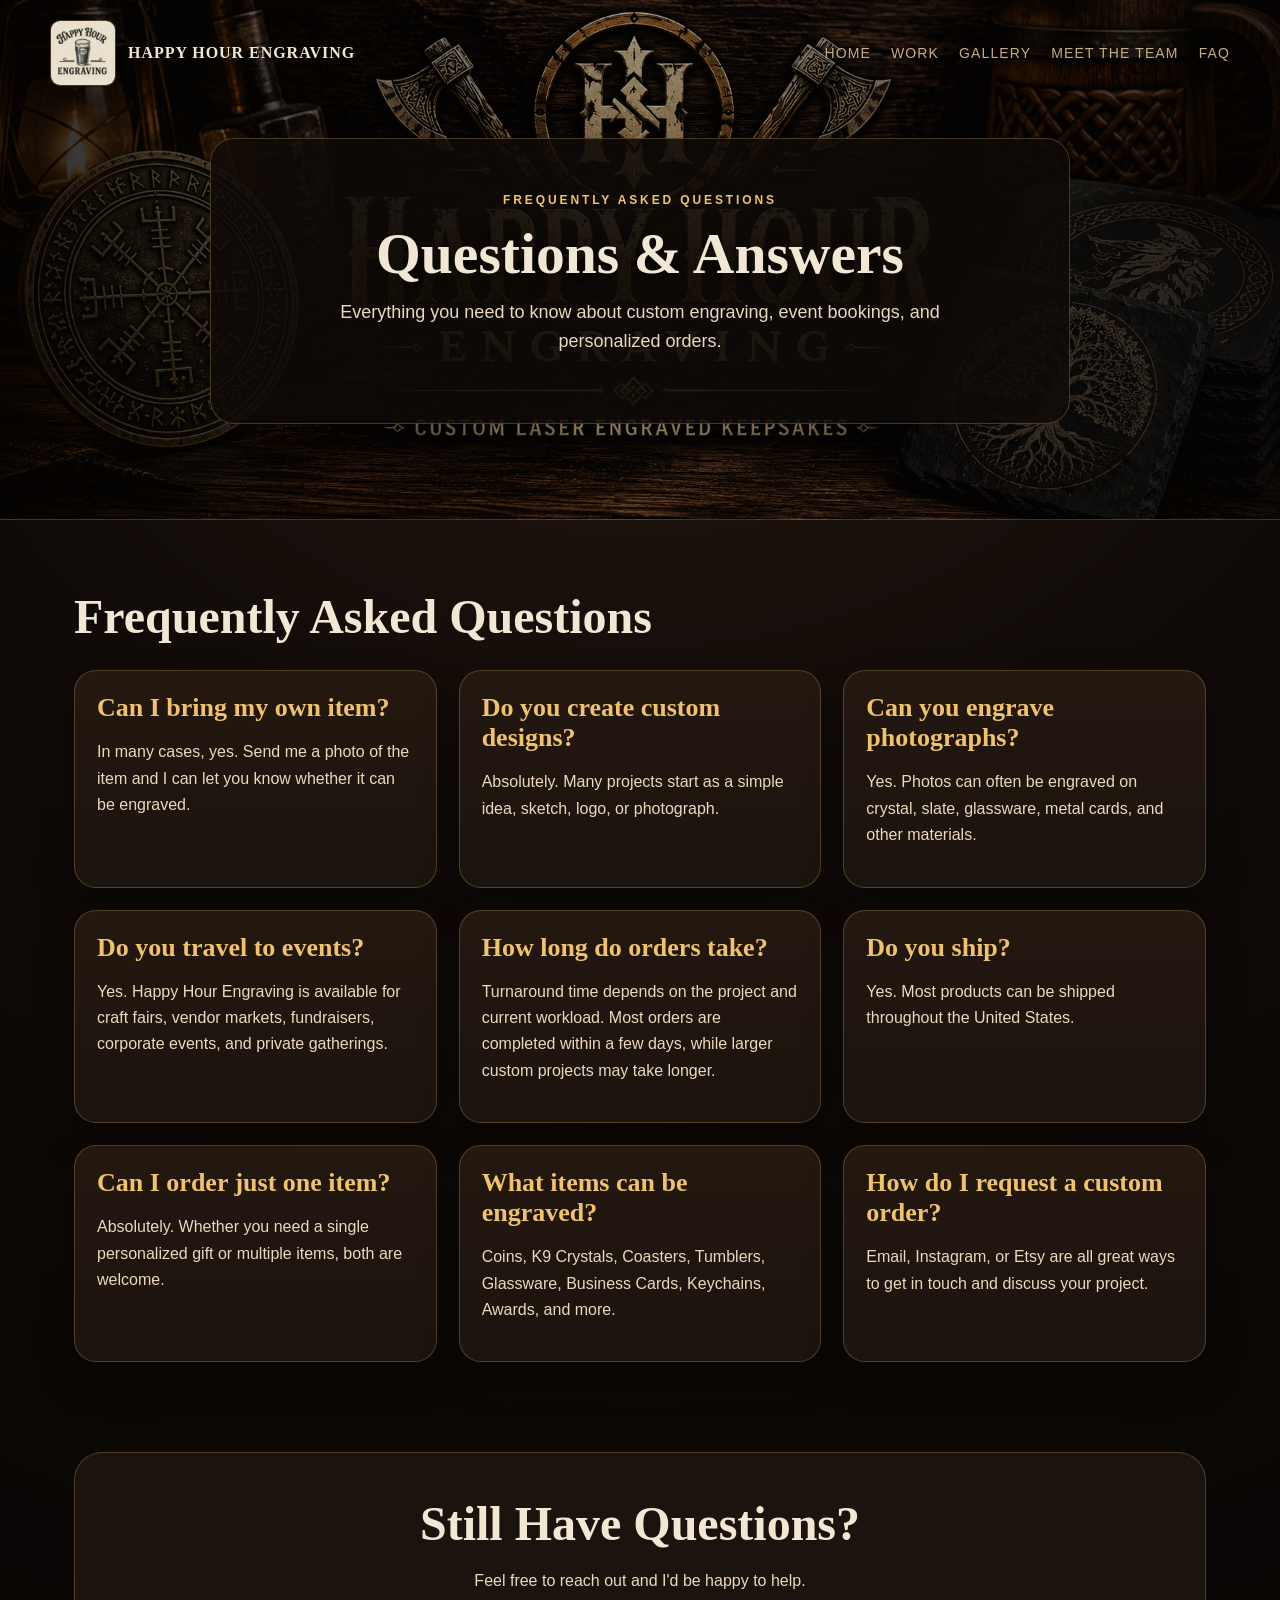
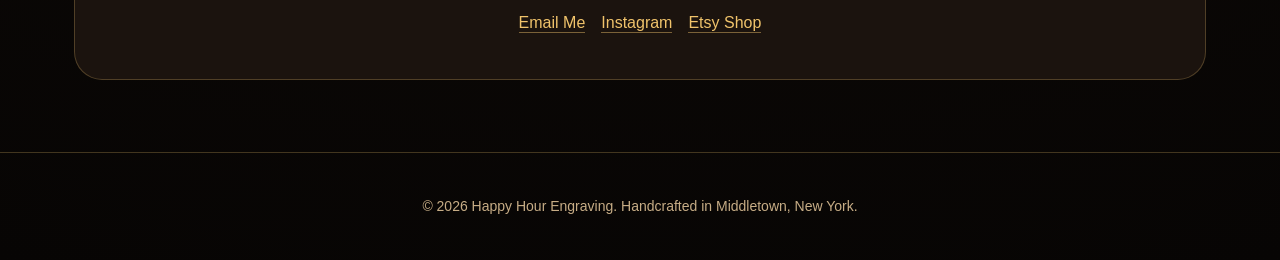
==== faq.html @ 83b91421 "Create faq.html" ====
<!DOCTYPE html>
<html lang="en">
<head>
  <meta charset="UTF-8">
  <meta name="viewport" content="width=device-width, initial-scale=1.0">

  <title>FAQ | Happy Hour Engraving</title>

  <link rel="stylesheet" href="styles.css">
  <link rel="icon" href="favicon.png">
</head>

<body>

<header class="hero">
  <nav class="nav">
    <div class="brand">
      <img src="logo.webp" alt="Happy Hour Engraving logo">
      <span>Happy Hour Engraving</span>
    </div>

    <button class="menu-toggle" onclick="document.body.classList.toggle('menu-open')">
      ☰
    </button>

    <div class="nav-links">
      <a href="index.html">Home</a>
      <a href="work.html">Work</a>
      <a href="gallery.html">Gallery</a>
      <a href="team.html">Meet the Team</a>
      <a href="faq.html">FAQ</a>
    </div>
  </nav>

  <div class="hero-content">
    <p class="eyebrow">Frequently Asked Questions</p>
    <h1>Questions & Answers</h1>

    <p class="hero-text">
      Everything you need to know about custom engraving,
      event bookings, and personalized orders.
    </p>
  </div>
</header>

<main>

<section class="grid-section">

<div class="section-heading">
  <h2>Frequently Asked Questions</h2>
</div>

<div class="cards">

<article class="card">
<div>
<h3>Can I bring my own item?</h3>
<p>
In many cases, yes. Send me a photo of the item and I can let you know whether it can be engraved.
</p>
</div>
</article>

<article class="card">
<div>
<h3>Do you create custom designs?</h3>
<p>
Absolutely. Many projects start as a simple idea, sketch, logo, or photograph.
</p>
</div>
</article>

<article class="card">
<div>
<h3>Can you engrave photographs?</h3>
<p>
Yes. Photos can often be engraved on crystal, slate, glassware, metal cards, and other materials.
</p>
</div>
</article>

<article class="card">
<div>
<h3>Do you travel to events?</h3>
<p>
Yes. Happy Hour Engraving is available for craft fairs, vendor markets, fundraisers, corporate events, and private gatherings.
</p>
</div>
</article>

<article class="card">
<div>
<h3>How long do orders take?</h3>
<p>
Turnaround time depends on the project and current workload. Most orders are completed within a few days, while larger custom projects may take longer.
</p>
</div>
</article>

<article class="card">
<div>
<h3>Do you ship?</h3>
<p>
Yes. Most products can be shipped throughout the United States.
</p>
</div>
</article>

<article class="card">
<div>
<h3>Can I order just one item?</h3>
<p>
Absolutely. Whether you need a single personalized gift or multiple items, both are welcome.
</p>
</div>
</article>

<article class="card">
<div>
<h3>What items can be engraved?</h3>
<p>
Coins, K9 Crystals, Coasters, Tumblers, Glassware, Business Cards, Keychains, Awards, and more.
</p>
</div>
</article>

<article class="card">
<div>
<h3>How do I request a custom order?</h3>
<p>
Email, Instagram, or Etsy are all great ways to get in touch and discuss your project.
</p>
</div>
</article>

</div>

</section>

<section class="contact">
  <h2>Still Have Questions?</h2>

  <p>
    Feel free to reach out and I'd be happy to help.
  </p>

  <div class="contact-links">
    <a href="mailto:tom@happyhourengraving.com">Email Me</a>
    <a href="https://www.instagram.com/happy_hour_engraving/" target="_blank">Instagram</a>
    <a href="https://www.etsy.com/shop/HappyHourEngraving" target="_blank">Etsy Shop</a>
  </div>
</section>

</main>

<footer>
  <p>© 2026 Happy Hour Engraving. Handcrafted in Middletown, New York.</p>
</footer>

</body>
</html>
---- styles.css ----
:root {
  --bg: #100b08;
  --panel: #1b130e;
  --panel-2: #241810;
  --text: #f2e7d2;
  --muted: #c7ad86;
  --gold: #c99a47;
  --gold-2: #f0c36b;
  --line: rgba(240, 195, 107, 0.25);
}

* { box-sizing: border-box; }

body {
  margin: 0;
  font-family: Georgia, 'Times New Roman', serif;
  color: var(--text);
  background: radial-gradient(circle at top, #2b1b11 0%, var(--bg) 42%, #070504 100%);
}

a { color: inherit; }

.hero {
  min-height: 520px;
  padding: 20px 24px 56px;
  background: linear-gradient(90deg, rgba(5,3,2,.85), rgba(5,3,2,.35), rgba(5,3,2,.82)), url('banner.png') center/cover no-repeat;
  border-bottom: 1px solid var(--line);
}

.nav {
  max-width: 1180px;
  margin: 0 auto;
  display: flex;
  align-items: center;
  justify-content: space-between;
  gap: 24px;
}

.brand {
  display: flex;
  align-items: center;
  gap: 12px;
  font-weight: bold;
  letter-spacing: .06em;
  text-transform: uppercase;
}

.brand img {
  width: 66px;
  height: 66px;
  border-radius: 10px;
  border: 1px solid var(--line);
}

.nav-links {
  display: flex;
  gap: 20px;
  font-family: Arial, sans-serif;
  font-size: 14px;
  letter-spacing: .08em;
  text-transform: uppercase;
  color: var(--muted);
}

.nav-links a { text-decoration: none; }

.hero-content {
  max-width: 860px;
  margin: 52px auto 0;
  text-align: center;
  background: rgba(16,11,8,.85);
  padding: 40px;
  border-radius: 24px;
  border: 1px solid var(--line);
}

.eyebrow {
  color: var(--gold-2);
  font-family: Arial, sans-serif;
  text-transform: uppercase;
  letter-spacing: .24em;
  font-size: 12px;
  font-weight: 700;
}

h1 {
  font-size: clamp(30px, 4.5vw, 58px);
  line-height: .95;
  margin: 16px 0;
  text-shadow: 0 4px 20px rgba(0,0,0,.75);
}

h2 {
  font-size: clamp(30px, 4vw, 48px);
  line-height: 1.05;
  margin: 0 0 18px;
}

h3 {
  font-size: 26px;
  margin: 0 0 8px;
  color: var(--gold-2);
}

p {
  font-family: Arial, sans-serif;
  line-height: 1.65;
  color: #ead9bc;
}

.hero-text {
  font-size: 18px;
  max-width: 680px;
  margin: 0 auto 26px;
}

.buttons {
  display: flex;
  justify-content: center;
  gap: 14px;
  flex-wrap: wrap;
}

.btn {
  display: inline-block;
  padding: 14px 22px;
  border-radius: 999px;
  text-decoration: none;
  font-family: Arial, sans-serif;
  font-weight: 800;
  text-transform: uppercase;
  letter-spacing: .08em;
  font-size: 13px;
}
.custom-buttons {
  display: flex;
  flex-direction: column;
  gap: 14px;
  align-items: center;
}

.primary {
  background: linear-gradient(135deg, var(--gold-2), var(--gold));
  color: #160e08;
  box-shadow: 0 10px 28px rgba(0,0,0,.35);
}

.secondary {
  display: inline-block;
  padding: 14px 22px;
  border-radius: 999px;
  border: 2px solid var(--gold);
  background: rgba(0,0,0,.46);
  color: var(--gold-2);
  text-decoration: none;
  font-family: Arial, sans-serif;
  font-weight: 800;
  text-transform: uppercase;
  letter-spacing: .08em;
  font-size: 13px;
}
.secondary:hover {
  background: var(--gold);
  color: #160e08;
}

main {
  max-width: 1180px;
  margin: 0 auto;
  padding: 72px 24px;
}

.intro {
  text-align: center;
  max-width: 860px;
  margin: 0 auto 90px;
}

.grid-section { margin-bottom: 90px; }

.section-heading { margin-bottom: 28px; }

.cards {
  display: grid;
  grid-template-columns: repeat(3, 1fr);
  gap: 22px;
}

.pet-cards {
  display: grid;
  grid-template-columns: repeat(2, minmax(320px, 380px));
  gap: 22px;
  justify-content: center;
}

.card {
  background: linear-gradient(180deg, var(--panel-2), var(--panel));
  border: 1px solid var(--line);
  border-radius: 22px;
  overflow: hidden;
  box-shadow: 0 18px 38px rgba(0,0,0,.32);
}

.card img {
  width: 100%;
  aspect-ratio: 1 / 1;
  object-fit: contain;
  background: #1b130e;
  display: block;
}
.view-all-container {
  display: flex;
  justify-content: center;
  margin-top: 30px;
}

.view-all-card {
  width: 100%;
  max-width: 900px;
}

.view-all-layout {
  display: grid;
  grid-template-columns: 60% 40%;
  align-items: center;
}

.view-all-content {
  padding: 30px;
}

.view-all-content p {
  margin-bottom: 20px;
}
.slideshow {
  position: relative;
  aspect-ratio: 1 / 1;
  background: #1b130e;
  overflow: hidden;
}

.slideshow img {
  position: absolute;
  inset: 0;
  width: 100%;
  height: 100%;
  object-fit: contain;
  opacity: 0;
  animation: fadeSlide 12s infinite;
}

.slideshow img:nth-child(1) { animation-delay: 0s; }
.slideshow img:nth-child(2) { animation-delay: 4s; }
.slideshow img:nth-child(3) { animation-delay: 8s; }

@keyframes fadeSlide {
  0% { opacity: 0; }
  8% { opacity: 1; }
  30% { opacity: 1; }
  38% { opacity: 0; }
  100% { opacity: 0; }
}
.about-photo {
  width: 320px;
  max-width: 100%;
  border-radius: 18px;
  border: 1px solid var(--line);
  box-shadow: 0 14px 30px rgba(0,0,0,.35);
}

.card div { padding: 22px; }
.events-section {
  display: grid;
  grid-template-columns: 1fr 1fr;
  gap: 34px;
  align-items: center;
  margin-bottom: 90px;
  padding: 42px;
  border: 1px solid var(--line);
  border-radius: 28px;
  background: linear-gradient(135deg, rgba(201,154,71,.12), rgba(36,24,16,.96));
}

.event-photos {
  display: flex;
}

.event-photos img {
  width: 100%;
  aspect-ratio: 5 / 4;
  object-fit: cover;
  border-radius: 18px;
  border: 1px solid var(--line);
  box-shadow: 0 14px 30px rgba(0,0,0,.35);
}

.event-copy p {
  max-width: 620px;
}

.event-copy .btn {
  margin-top: 12px;
}

.custom {
  display: flex;
  align-items: center;
  justify-content: space-between;
  gap: 32px;
  padding: 42px;
  border: 1px solid var(--line);
  border-radius: 28px;
  background: linear-gradient(135deg, rgba(201,154,71,.16), rgba(36,24,16,.96));
  margin-bottom: 80px;
}

.custom p { max-width: 720px; }

.coming-soon {
  text-align: center;
  margin-bottom: 80px;
}

.soon-list {
  display: flex;
  flex-wrap: wrap;
  justify-content: center;
  gap: 12px;
}

.soon-list span {
  border: 1px solid var(--line);
  border-radius: 999px;
  padding: 11px 16px;
  color: var(--muted);
  font-family: Arial, sans-serif;
  background: rgba(255,255,255,.04);
}

.contact {
  text-align: center;
  background: var(--panel);
  border: 1px solid var(--line);
  border-radius: 28px;
  padding: 46px 24px;
}

.contact-links {
  display: flex;
  flex-wrap: wrap;
  justify-content: center;
  gap: 16px;
  margin-top: 20px;
  font-family: Arial, sans-serif;
}

.contact-links a {
  color: var(--gold-2);
  text-decoration: none;
  border-bottom: 1px solid rgba(240,195,107,.45);
}

footer {
  text-align: center;
  padding: 28px 20px;
  border-top: 1px solid var(--line);
  color: var(--muted);
}

footer p {
  color: var(--muted);
  font-size: 14px;
}
.menu-toggle {
  display: none;
  background: rgba(0,0,0,.45);
  border: 1px solid var(--line);
  color: var(--gold-2);
  font-size: 26px;
  border-radius: 10px;
  padding: 8px 12px;
  cursor: pointer;
}

@media (max-width: 850px) {
  .hero {
    min-height: 560px;
    padding: 18px 20px 46px;
  }

  .events-section {
    grid-template-columns: 1fr;
    padding: 28px 20px;
  }

  .event-photos img {
    height: 220px;
  }

  .nav { align-items: flex-start; }

  .menu-toggle {
  display: block;
}

.nav {
  position: relative;
}

.nav-links {
  display: none;
  position: absolute;
  top: 74px;
  right: 0;
  flex-direction: column;
  gap: 12px;
  background: rgba(16,11,8,.96);
  border: 1px solid var(--line);
  border-radius: 18px;
  padding: 18px;
  min-width: 220px;
  box-shadow: 0 16px 32px rgba(0,0,0,.45);
  z-index: 20;
}

.menu-open .nav-links {
  display: flex;
}

  .brand img {
    width: 58px;
    height: 58px;
  }

  .hero-content { margin-top: 84px; }

  .cards { grid-template-columns: 1fr; }
  @media (max-width: 1050px) {

  .cards {
    grid-template-columns: 1fr;
  }

  .pet-cards {
    grid-template-columns: 1fr;
  }
    .view-all-layout {
  grid-template-columns: 1fr;
}

}

  .custom {
    flex-direction: column;
    align-items: flex-start;
  }
}
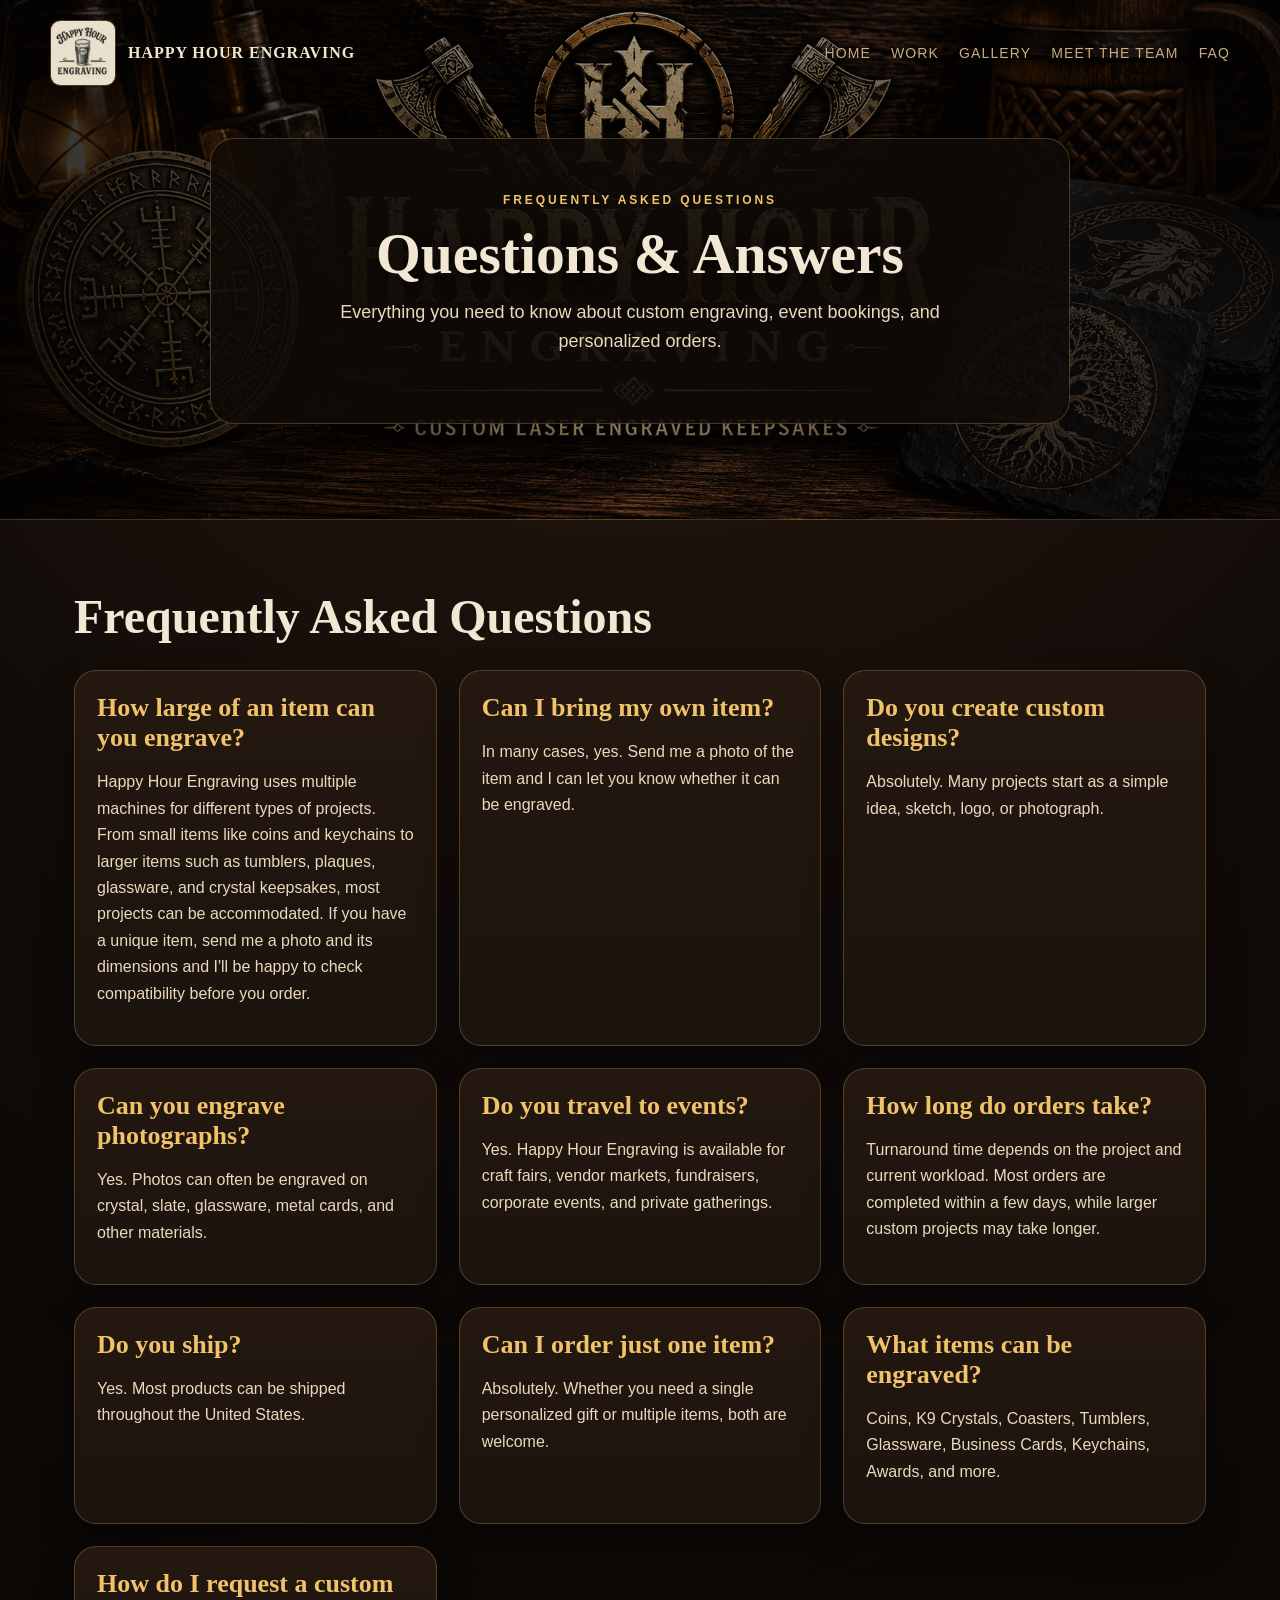
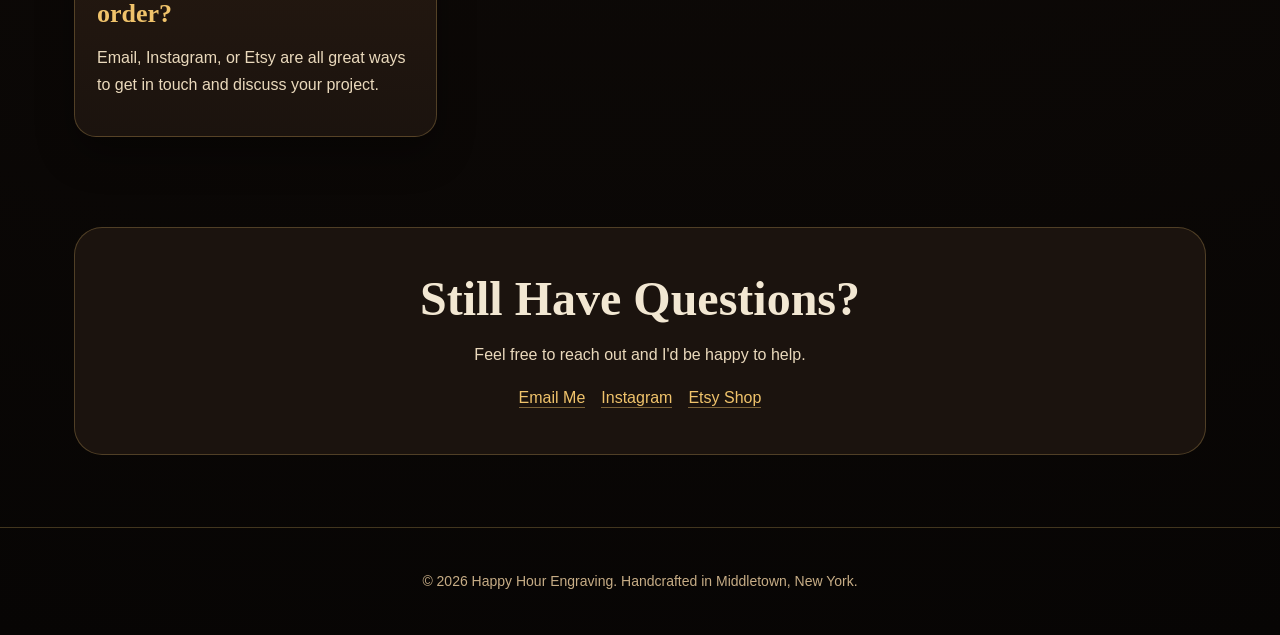
==== commit d844eea7: "Update faq.html added faq question" ====
--- a/faq.html
+++ b/faq.html
@@ -53,6 +53,19 @@
 
 <div class="cards">
 
+  <article class="card">
+<div>
+<h3>How large of an item can you engrave?</h3>
+
+<p>
+Happy Hour Engraving uses multiple machines for different types of projects.
+From small items like coins and keychains to larger items such as tumblers, plaques, glassware, and crystal keepsakes, most projects can be accommodated.
+
+If you have a unique item, send me a photo and its dimensions and I'll be happy to check compatibility before you order.
+</p>
+
+</div>
+</article>
 <article class="card">
 <div>
 <h3>Can I bring my own item?</h3>
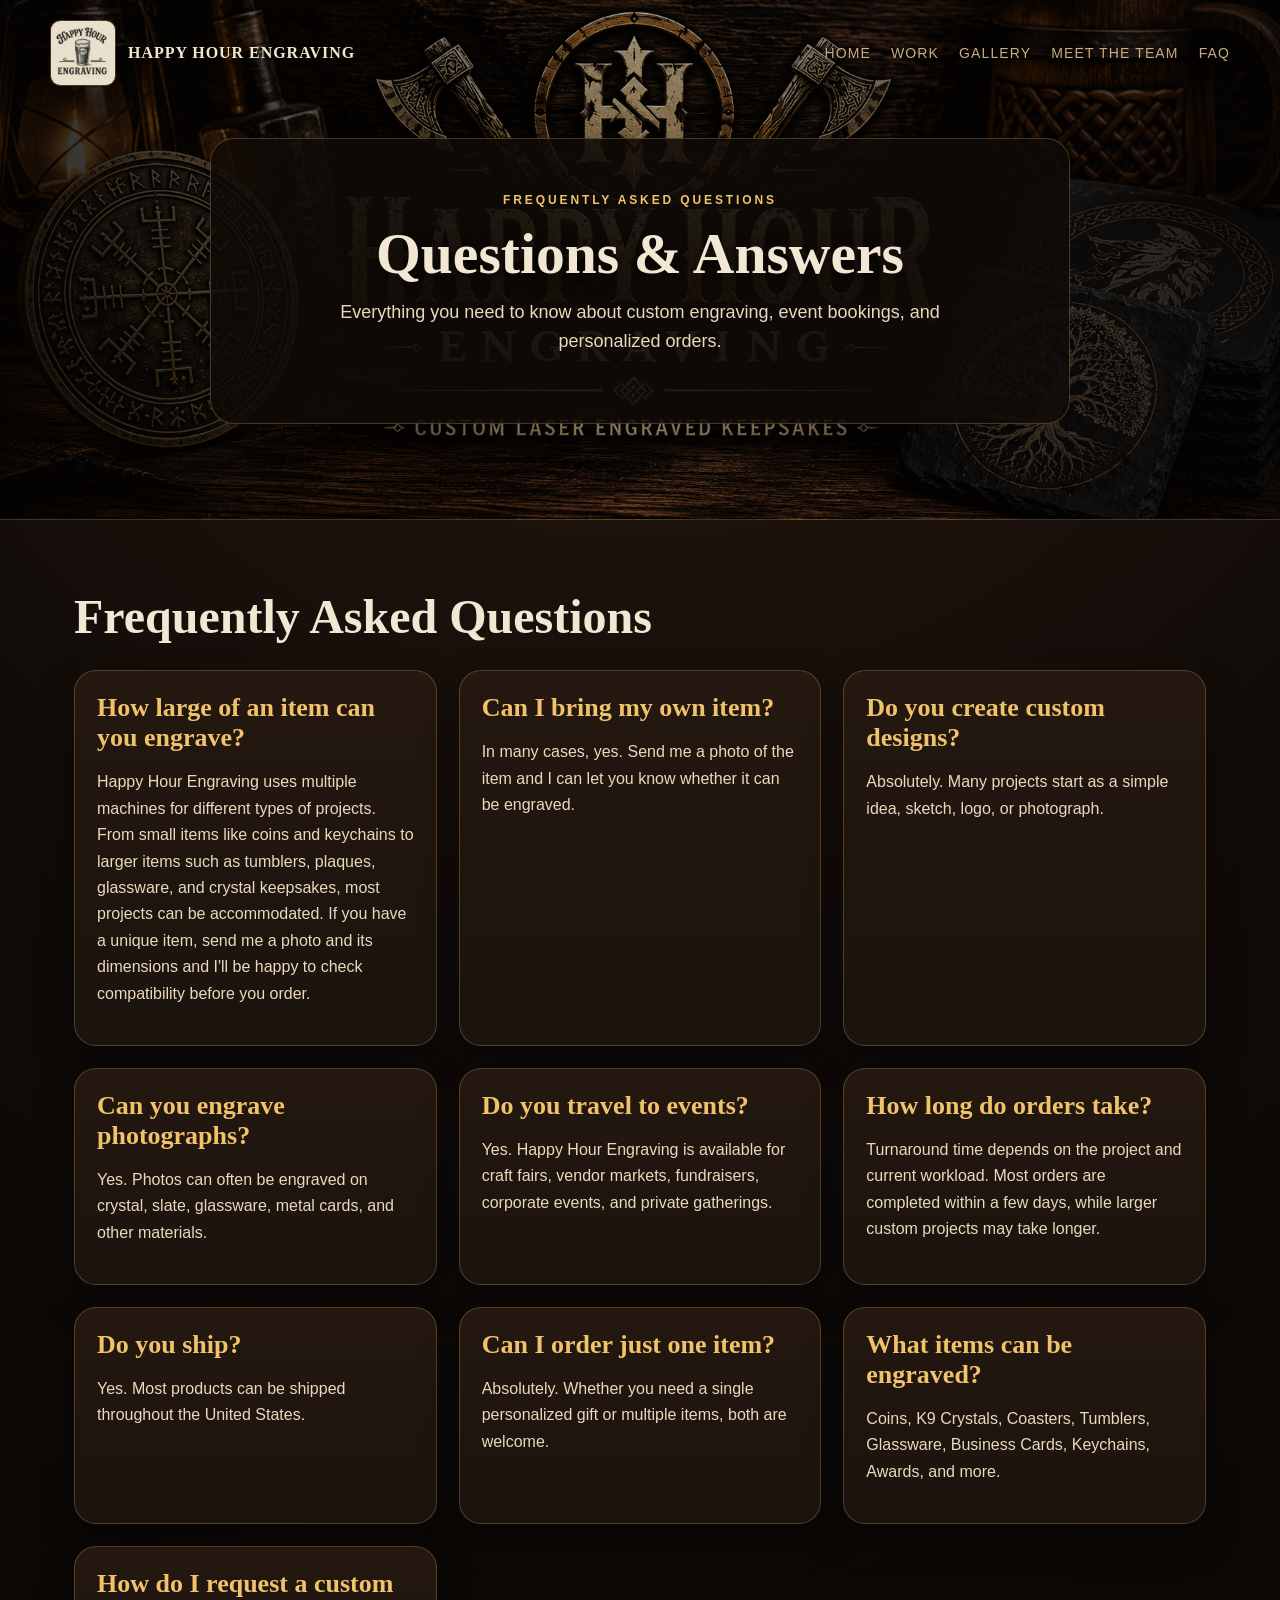
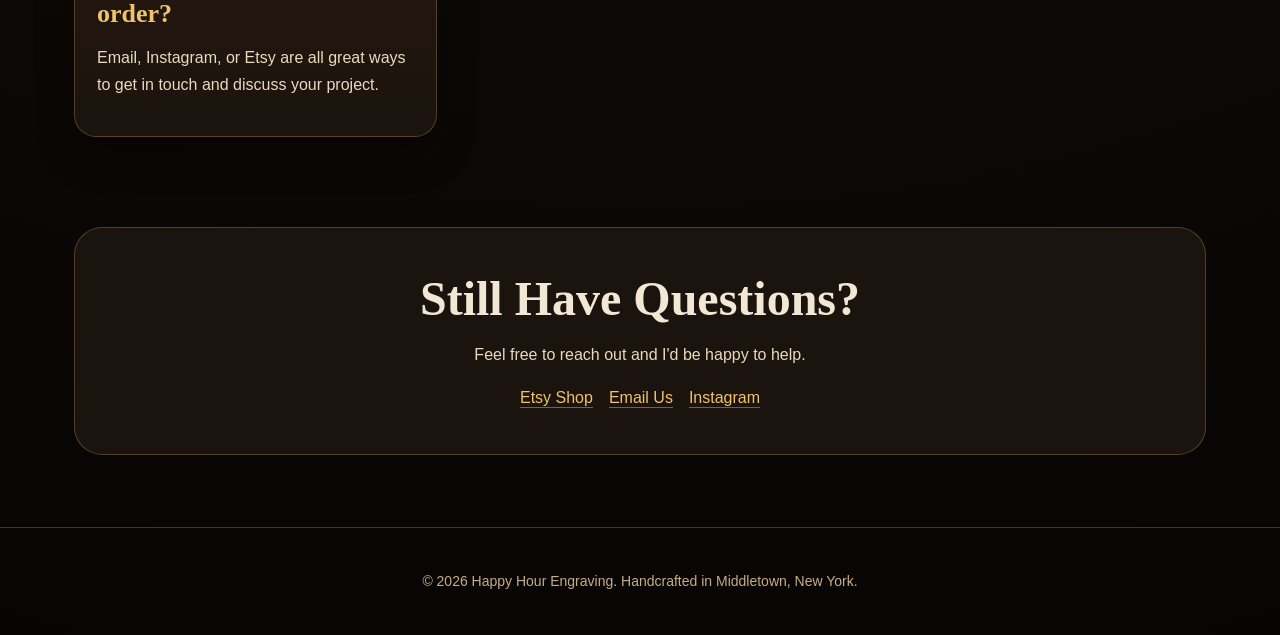
==== commit cf03973a: "Update faq.html fixed footer" ====
--- a/faq.html
+++ b/faq.html
@@ -158,11 +158,11 @@
     Feel free to reach out and I'd be happy to help.
   </p>
 
-  <div class="contact-links">
-    <a href="mailto:tom@happyhourengraving.com">Email Me</a>
-    <a href="https://www.instagram.com/happy_hour_engraving/" target="_blank">Instagram</a>
-    <a href="https://www.etsy.com/shop/HappyHourEngraving" target="_blank">Etsy Shop</a>
-  </div>
+      <div class="contact-links">
+        <a href="https://www.etsy.com/shop/HappyHourEngraving" target="_blank" rel="noopener">Etsy Shop</a>
+        <a href="mailto:tom@happyhourengraving.com">Email Us</a>
+        <a href="https://www.instagram.com/happy_hour_engraving/" target="_blank" rel="noopener">Instagram</a>
+      </div>
 </section>
 
 </main>
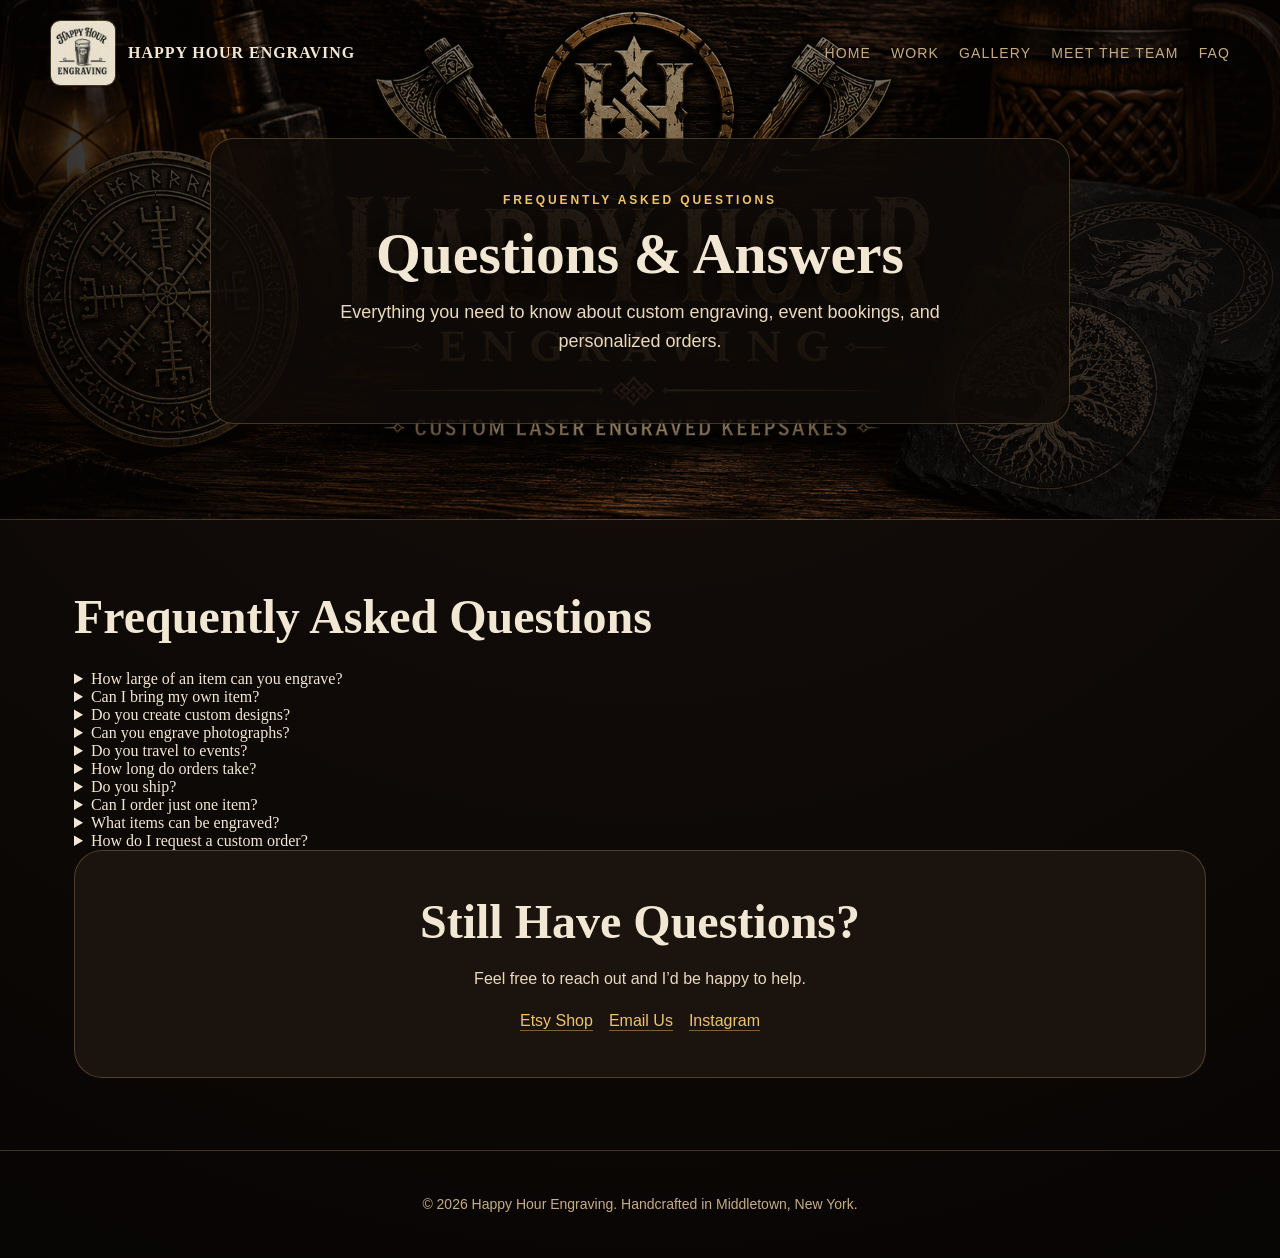
==== commit 823e0df8: "Update faq.html added drop down menus" ====
--- a/faq.html
+++ b/faq.html
@@ -1,27 +1,24 @@
 <!DOCTYPE html>
 <html lang="en">
 <head>
-  <meta charset="UTF-8">
-  <meta name="viewport" content="width=device-width, initial-scale=1.0">
+  <meta charset="UTF-8" />
+  <meta name="viewport" content="width=device-width, initial-scale=1.0" />
 
   <title>FAQ | Happy Hour Engraving</title>
 
-  <link rel="stylesheet" href="styles.css">
-  <link rel="icon" href="favicon.png">
+  <link rel="stylesheet" href="styles.css" />
+  <link rel="icon" href="favicon.png" />
 </head>
 
 <body>
-
 <header class="hero">
   <nav class="nav">
     <div class="brand">
-      <img src="logo.webp" alt="Happy Hour Engraving logo">
+      <img src="logo.webp" alt="Happy Hour Engraving logo" />
       <span>Happy Hour Engraving</span>
     </div>
 
-    <button class="menu-toggle" onclick="document.body.classList.toggle('menu-open')">
-      ☰
-    </button>
+    <button class="menu-toggle" onclick="document.body.classList.toggle('menu-open')">☰</button>
 
     <div class="nav-links">
       <a href="index.html">Home</a>
@@ -35,141 +32,108 @@
   <div class="hero-content">
     <p class="eyebrow">Frequently Asked Questions</p>
     <h1>Questions & Answers</h1>
-
     <p class="hero-text">
-      Everything you need to know about custom engraving,
-      event bookings, and personalized orders.
+      Everything you need to know about custom engraving, event bookings, and personalized orders.
     </p>
   </div>
 </header>
 
 <main>
+  <section class="faq-section">
+    <div class="section-heading">
+      <h2>Frequently Asked Questions</h2>
+    </div>
 
-<section class="grid-section">
+    <div class="faq-list">
+      <details>
+        <summary>How large of an item can you engrave?</summary>
+        <p>
+          Happy Hour Engraving uses multiple machines for different types of projects. From small items like coins and keychains to larger items such as tumblers, plaques, glassware, and crystal keepsakes, most projects can be accommodated.
+        </p>
+        <p>
+          If you have a unique item, send me a photo and its dimensions and I’ll be happy to check compatibility before you order.
+        </p>
+      </details>
 
-<div class="section-heading">
-  <h2>Frequently Asked Questions</h2>
-</div>
+      <details>
+        <summary>Can I bring my own item?</summary>
+        <p>
+          In many cases, yes. Send me a photo of the item and I can let you know whether it can be engraved.
+        </p>
+      </details>
 
-<div class="cards">
+      <details>
+        <summary>Do you create custom designs?</summary>
+        <p>
+          Absolutely. Many projects start as a simple idea, sketch, logo, or photograph.
+        </p>
+      </details>
 
-  <article class="card">
-<div>
-<h3>How large of an item can you engrave?</h3>
+      <details>
+        <summary>Can you engrave photographs?</summary>
+        <p>
+          Yes. Photos can often be engraved on crystal, slate, glassware, metal cards, and other materials.
+        </p>
+      </details>
 
-<p>
-Happy Hour Engraving uses multiple machines for different types of projects.
-From small items like coins and keychains to larger items such as tumblers, plaques, glassware, and crystal keepsakes, most projects can be accommodated.
+      <details>
+        <summary>Do you travel to events?</summary>
+        <p>
+          Yes. Happy Hour Engraving is available for craft fairs, vendor markets, fundraisers, corporate events, and private gatherings.
+        </p>
+      </details>
 
-If you have a unique item, send me a photo and its dimensions and I'll be happy to check compatibility before you order.
-</p>
+      <details>
+        <summary>How long do orders take?</summary>
+        <p>
+          Turnaround time depends on the project and current workload. Most orders are completed within a few days, while larger custom projects may take longer.
+        </p>
+      </details>
 
-</div>
-</article>
-<article class="card">
-<div>
-<h3>Can I bring my own item?</h3>
-<p>
-In many cases, yes. Send me a photo of the item and I can let you know whether it can be engraved.
-</p>
-</div>
-</article>
+      <details>
+        <summary>Do you ship?</summary>
+        <p>
+          Yes. Most products can be shipped throughout the United States.
+        </p>
+      </details>
 
-<article class="card">
-<div>
-<h3>Do you create custom designs?</h3>
-<p>
-Absolutely. Many projects start as a simple idea, sketch, logo, or photograph.
-</p>
-</div>
-</article>
+      <details>
+        <summary>Can I order just one item?</summary>
+        <p>
+          Absolutely. Whether you need a single personalized gift or multiple items, both are welcome.
+        </p>
+      </details>
 
-<article class="card">
-<div>
-<h3>Can you engrave photographs?</h3>
-<p>
-Yes. Photos can often be engraved on crystal, slate, glassware, metal cards, and other materials.
-</p>
-</div>
-</article>
+      <details>
+        <summary>What items can be engraved?</summary>
+        <p>
+          Coins, K9 crystals, coasters, tumblers, glassware, business cards, keychains, awards, and more.
+        </p>
+      </details>
 
-<article class="card">
-<div>
-<h3>Do you travel to events?</h3>
-<p>
-Yes. Happy Hour Engraving is available for craft fairs, vendor markets, fundraisers, corporate events, and private gatherings.
-</p>
-</div>
-</article>
+      <details>
+        <summary>How do I request a custom order?</summary>
+        <p>
+          Email, Instagram, or Etsy are all great ways to get in touch and discuss your project.
+        </p>
+      </details>
+    </div>
+  </section>
 
-<article class="card">
-<div>
-<h3>How long do orders take?</h3>
-<p>
-Turnaround time depends on the project and current workload. Most orders are completed within a few days, while larger custom projects may take longer.
-</p>
-</div>
-</article>
+  <section class="contact">
+    <h2>Still Have Questions?</h2>
+    <p>Feel free to reach out and I’d be happy to help.</p>
 
-<article class="card">
-<div>
-<h3>Do you ship?</h3>
-<p>
-Yes. Most products can be shipped throughout the United States.
-</p>
-</div>
-</article>
-
-<article class="card">
-<div>
-<h3>Can I order just one item?</h3>
-<p>
-Absolutely. Whether you need a single personalized gift or multiple items, both are welcome.
-</p>
-</div>
-</article>
-
-<article class="card">
-<div>
-<h3>What items can be engraved?</h3>
-<p>
-Coins, K9 Crystals, Coasters, Tumblers, Glassware, Business Cards, Keychains, Awards, and more.
-</p>
-</div>
-</article>
-
-<article class="card">
-<div>
-<h3>How do I request a custom order?</h3>
-<p>
-Email, Instagram, or Etsy are all great ways to get in touch and discuss your project.
-</p>
-</div>
-</article>
-
-</div>
-
-</section>
-
-<section class="contact">
-  <h2>Still Have Questions?</h2>
-
-  <p>
-    Feel free to reach out and I'd be happy to help.
-  </p>
-
-      <div class="contact-links">
-        <a href="https://www.etsy.com/shop/HappyHourEngraving" target="_blank" rel="noopener">Etsy Shop</a>
-        <a href="mailto:tom@happyhourengraving.com">Email Us</a>
-        <a href="https://www.instagram.com/happy_hour_engraving/" target="_blank" rel="noopener">Instagram</a>
-      </div>
-</section>
-
+    <div class="contact-links">
+      <a href="https://www.etsy.com/shop/HappyHourEngraving" target="_blank" rel="noopener">Etsy Shop</a>
+      <a href="mailto:tom@happyhourengraving.com">Email Us</a>
+      <a href="https://www.instagram.com/happy_hour_engraving/" target="_blank" rel="noopener">Instagram</a>
+    </div>
+  </section>
 </main>
 
 <footer>
   <p>© 2026 Happy Hour Engraving. Handcrafted in Middletown, New York.</p>
 </footer>
-
 </body>
 </html>
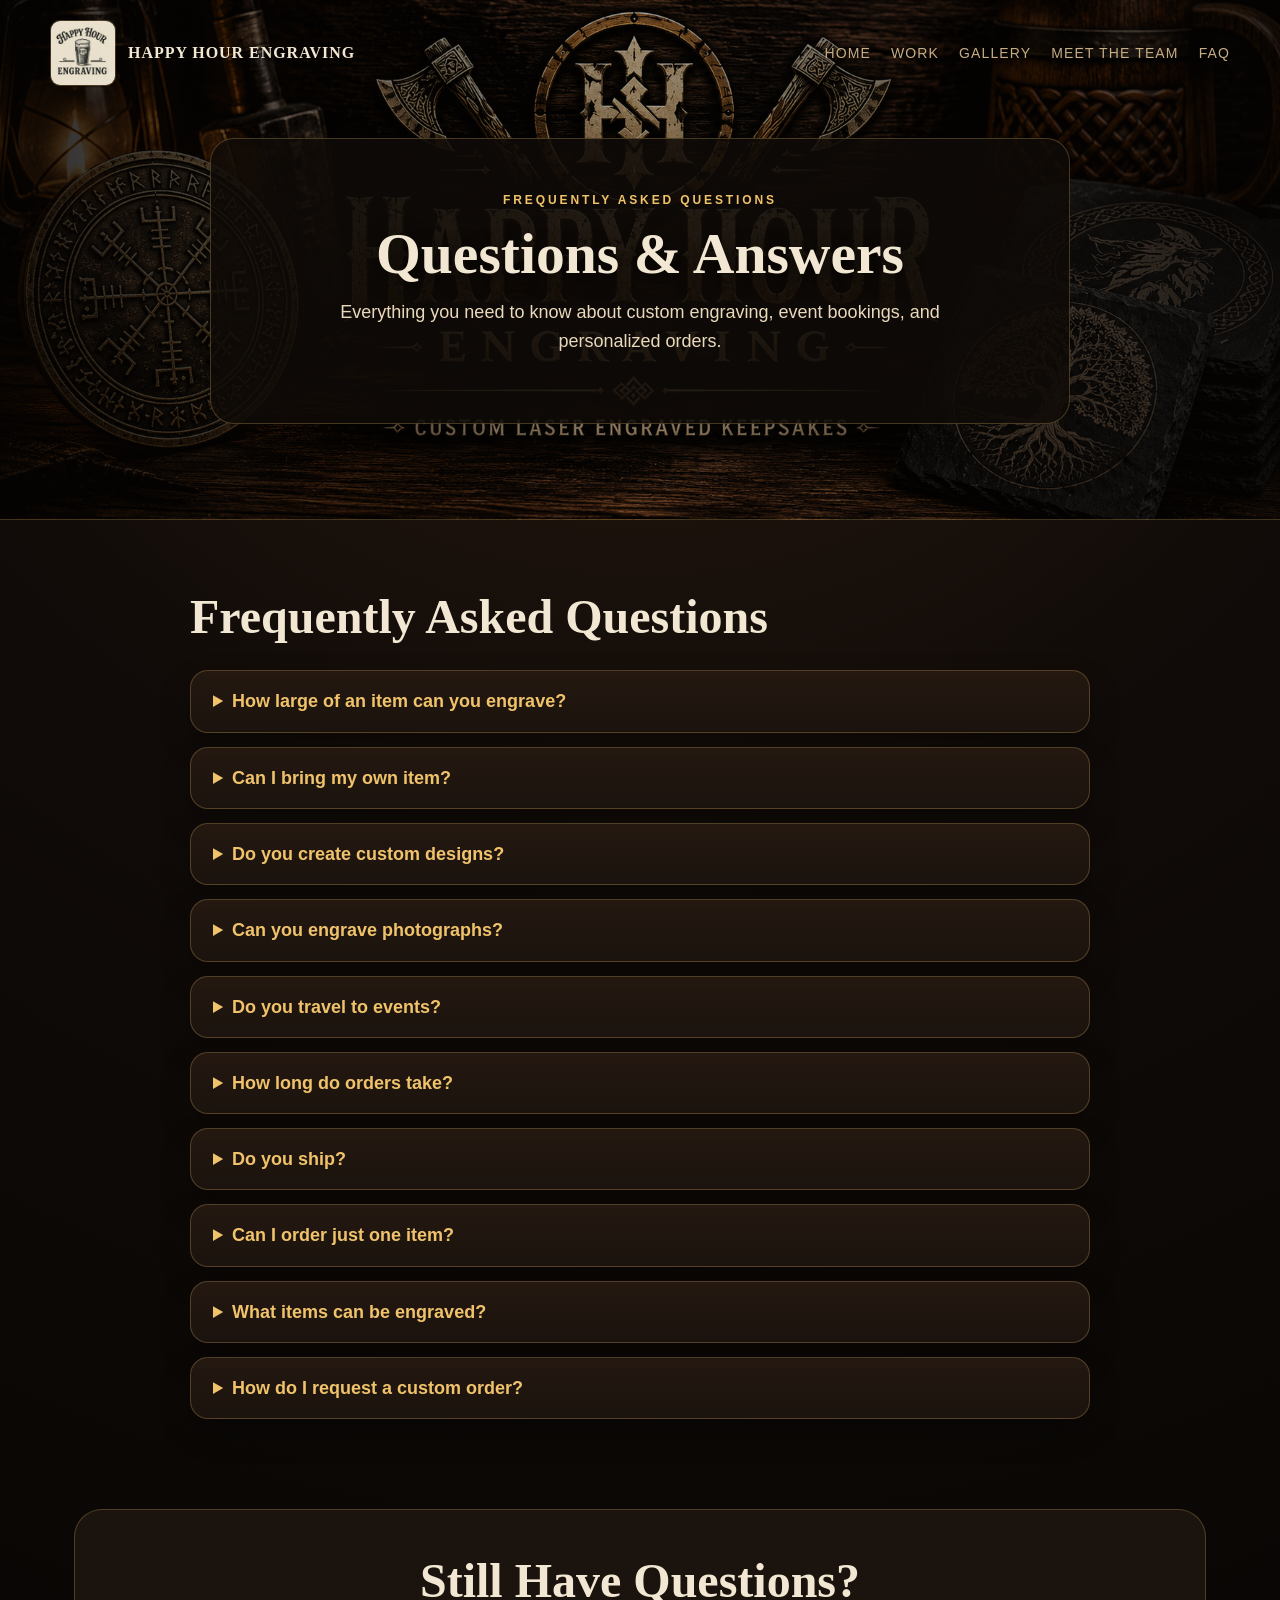
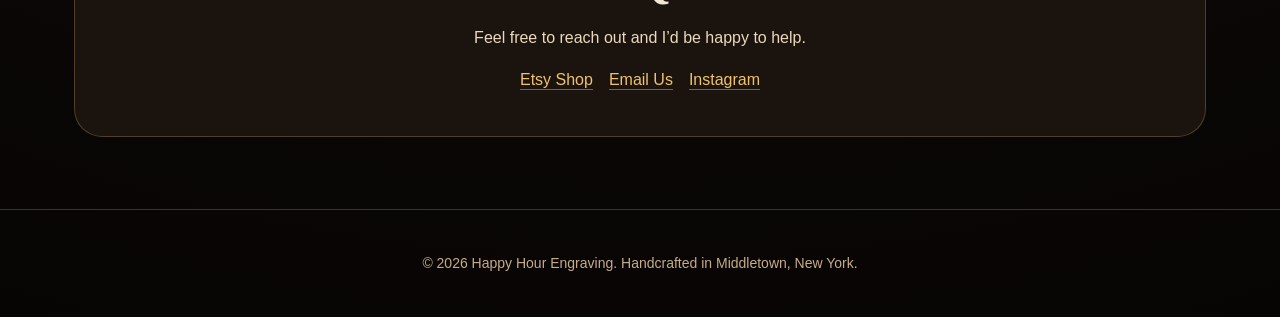
==== commit 75b1688a: "Update FAQ branding image paths" ====
--- a/faq.html
+++ b/faq.html
@@ -7,14 +7,14 @@
   <title>FAQ | Happy Hour Engraving</title>
 
   <link rel="stylesheet" href="styles.css" />
-  <link rel="icon" href="favicon.png" />
+  <link rel="icon" href="pictures/branding/favicon.png" />
 </head>
 
 <body>
 <header class="hero">
   <nav class="nav">
     <div class="brand">
-      <img src="logo.webp" alt="Happy Hour Engraving logo" />
+      <img src="pictures/branding/logo.webp" alt="Happy Hour Engraving logo" />
       <span>Happy Hour Engraving</span>
     </div>
 
@@ -136,4 +136,4 @@
   <p>© 2026 Happy Hour Engraving. Handcrafted in Middletown, New York.</p>
 </footer>
 </body>
-</html>
+</html>
--- a/styles.css
+++ b/styles.css
@@ -359,6 +359,40 @@
   text-decoration: none;
   border-bottom: 1px solid rgba(240,195,107,.45);
 }
+.faq-section {
+  max-width: 900px;
+  margin: 0 auto 90px;
+}
+
+.faq-list {
+  display: grid;
+  gap: 14px;
+}
+
+.faq-list details {
+  background: linear-gradient(180deg, var(--panel-2), var(--panel));
+  border: 1px solid var(--line);
+  border-radius: 18px;
+  padding: 18px 22px;
+  box-shadow: 0 14px 30px rgba(0,0,0,.25);
+}
+
+.faq-list summary {
+  cursor: pointer;
+  color: var(--gold-2);
+  font-family: Arial, sans-serif;
+  font-weight: 800;
+  font-size: 18px;
+  line-height: 1.35;
+}
+
+.faq-list details[open] summary {
+  margin-bottom: 12px;
+}
+
+.faq-list p {
+  margin: 0 0 12px;
+}
 
 footer {
   text-align: center;
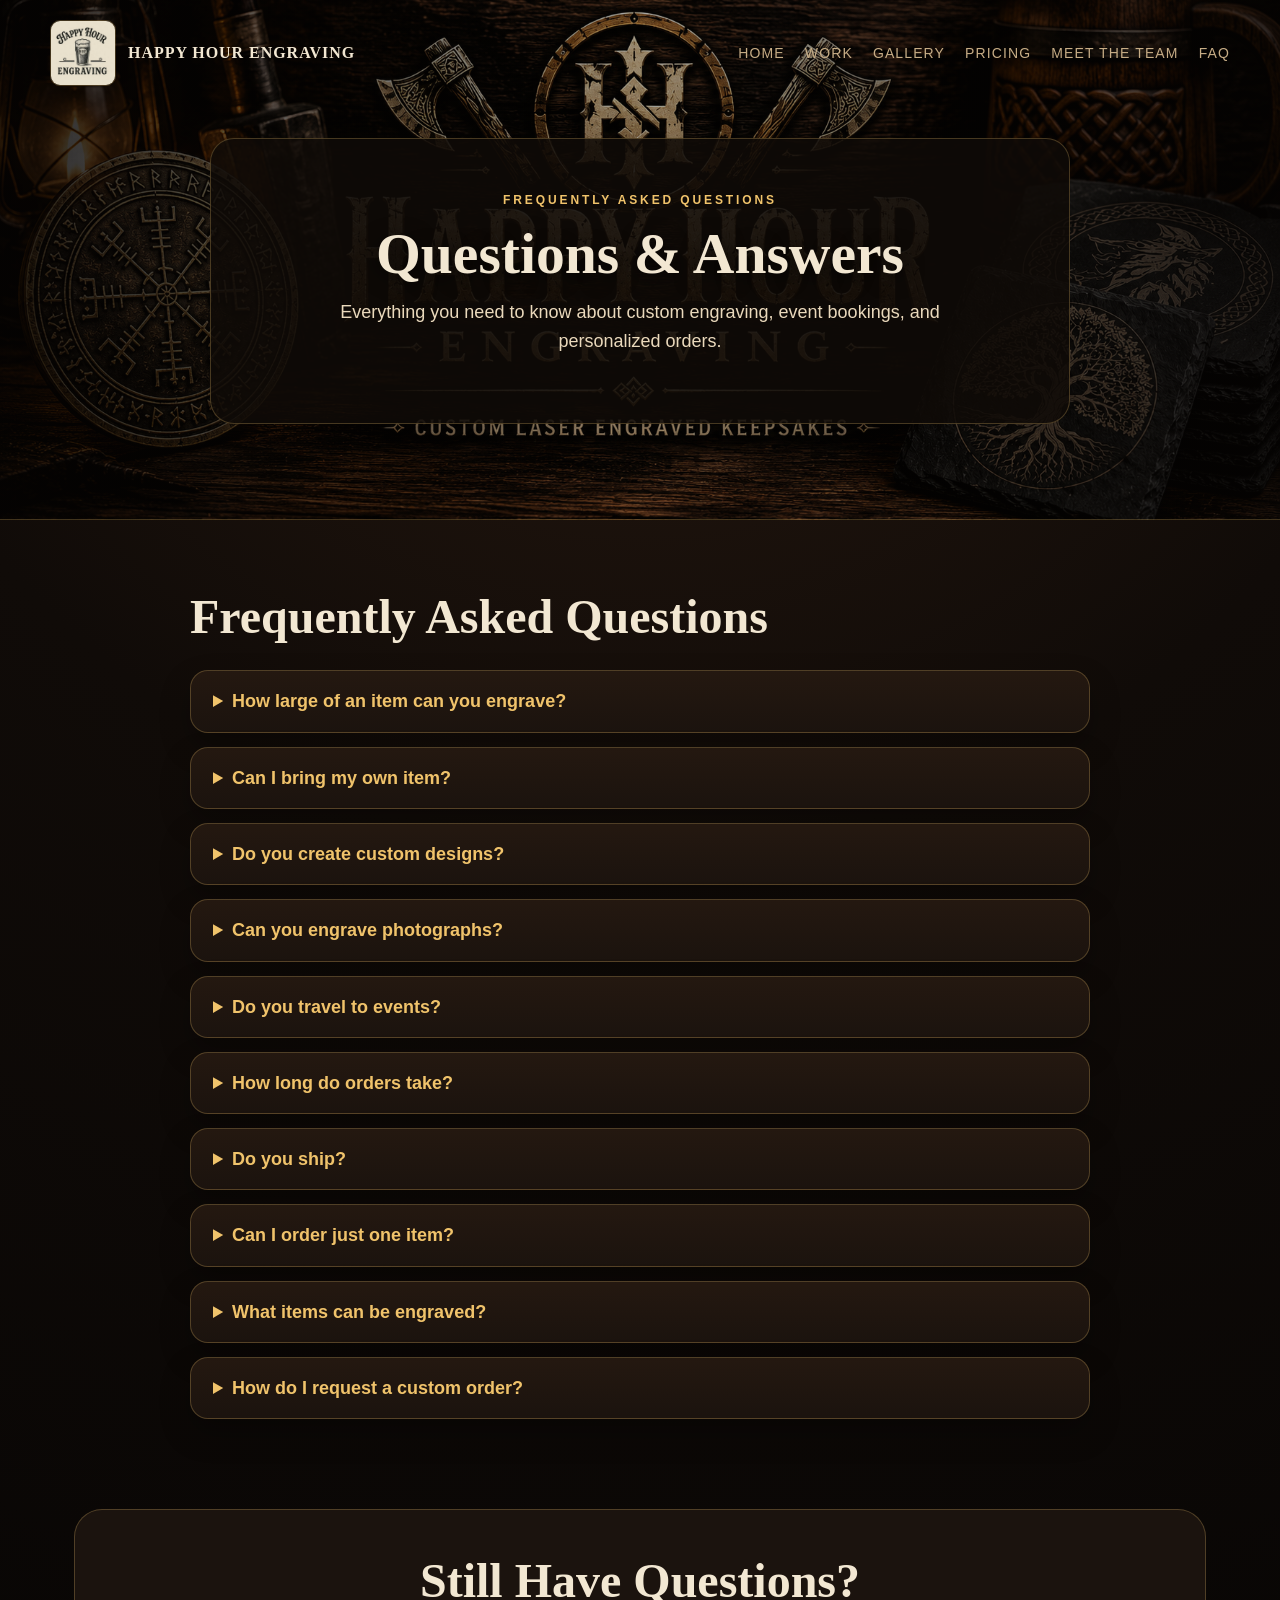
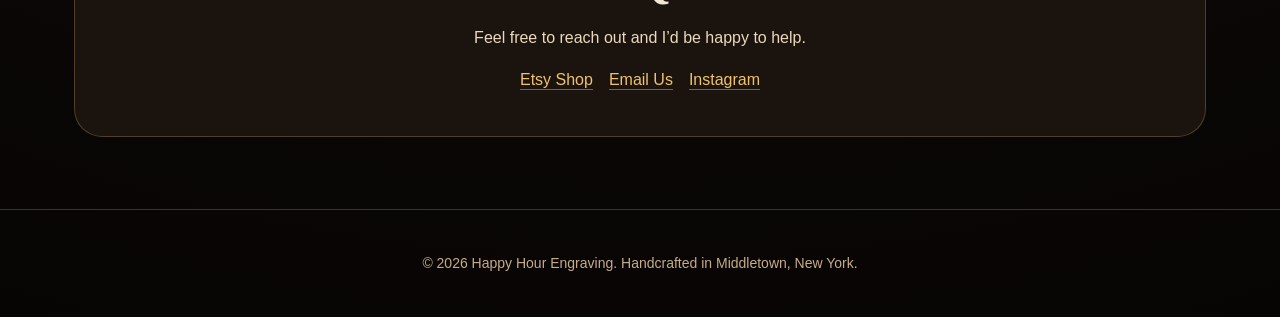
==== commit ca534877: "Add pricing link to FAQ navigation" ====
--- a/faq.html
+++ b/faq.html
@@ -24,6 +24,7 @@
       <a href="index.html">Home</a>
       <a href="work.html">Work</a>
       <a href="gallery.html">Gallery</a>
+      <a href="pricing.html">Pricing</a>
       <a href="team.html">Meet the Team</a>
       <a href="faq.html">FAQ</a>
     </div>
